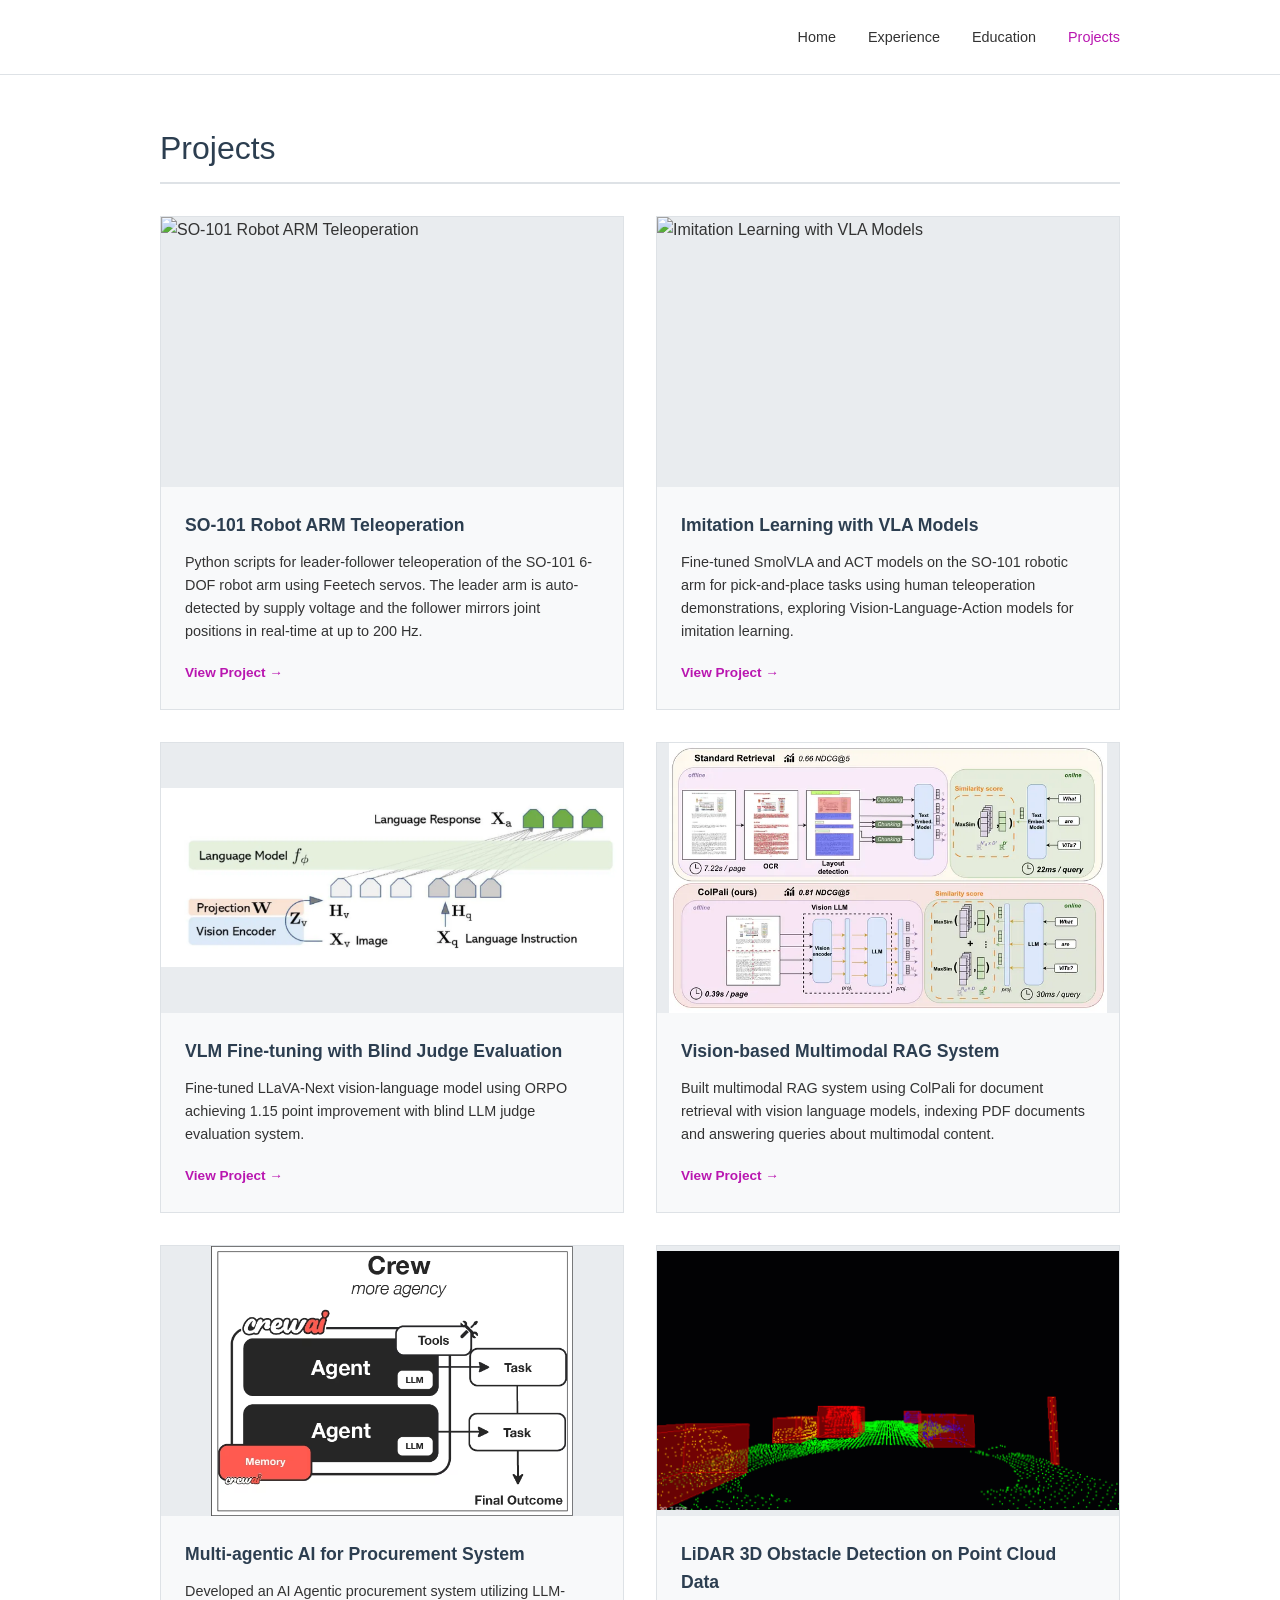
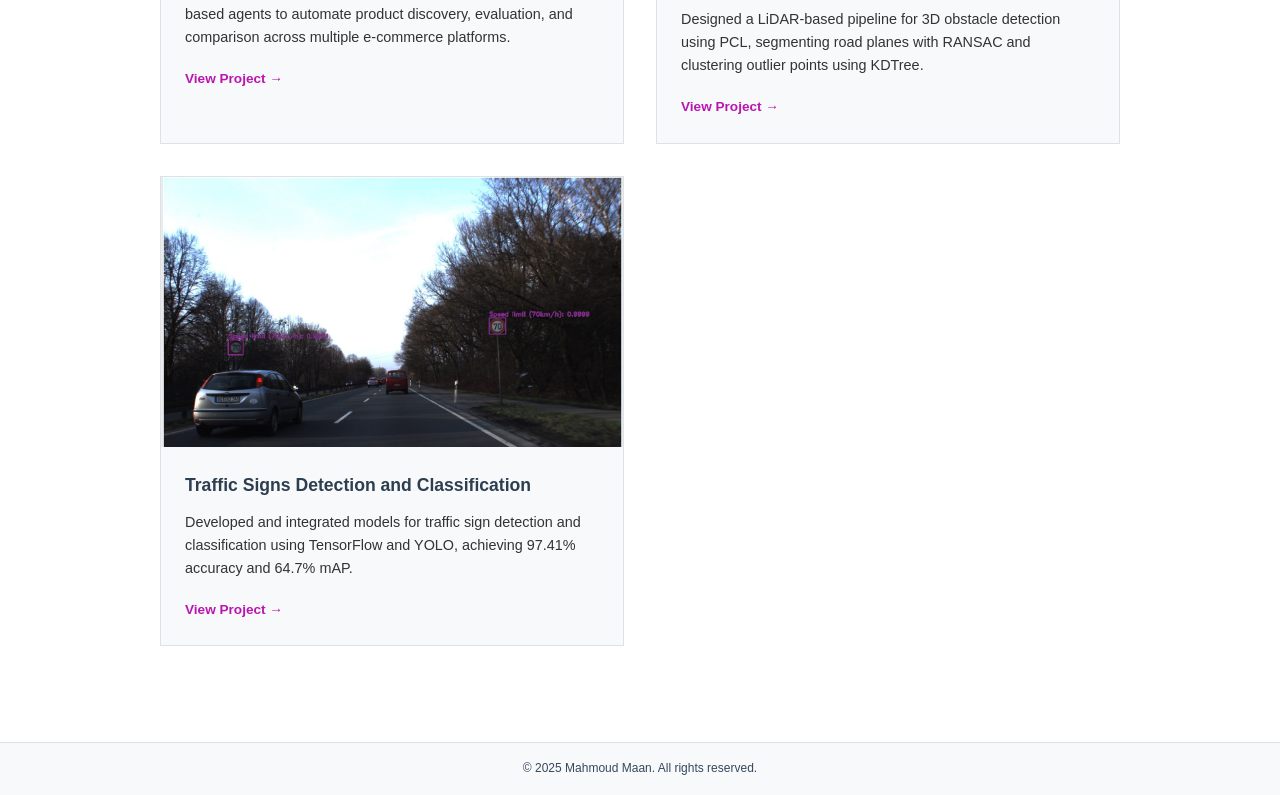
==== projects/index.html @ d6d9df13 "Push portfolio" ====
<!DOCTYPE html>
<html lang="en">
<head>
    <meta charset="UTF-8">
    <meta name="viewport" content="width=device-width, initial-scale=1.0">
    <title>Projects - Mahmoud Maan</title>
    <link rel="stylesheet" href="../assets/css/style.css">
</head>
<body>
    <nav class="navbar">
        <div class="container">
            <ul class="nav-links">
                <li><a href="../index.html#home">Home</a></li>
                <li><a href="../index.html#experience">Experience</a></li>
                <li><a href="../index.html#education">Education</a></li>
                <li><a href="index.html" class="active">Projects</a></li>
            </ul>
        </div>
    </nav>

    <main class="container">
        <section class="content-section">
            <h1>Projects</h1>
            
            <div class="projects-grid">
                <a href="detail.html#so101-teleoperation" class="project-card">
                    <div class="project-image">
                        <img src="../assets/images/SO-101-Teleoperation/teleop-example.gif" alt="SO-101 Robot ARM Teleoperation">
                    </div>
                    <div class="project-info">
                        <h3>SO-101 Robot ARM Teleoperation</h3>
                        <p>Python scripts for leader-follower teleoperation of the SO-101 6-DOF robot arm using Feetech servos. The leader arm is auto-detected by supply voltage and the follower mirrors joint positions in real-time at up to 200 Hz.</p>
                        <span class="project-link-text">View Project →</span>
                    </div>
                </a>

                <a href="detail.html#imitation-learning" class="project-card">
                    <div class="project-image">
                        <img src="../assets/images/IL-Project/SmolVLA-inference.gif" alt="Imitation Learning with VLA Models">
                    </div>
                    <div class="project-info">
                        <h3>Imitation Learning with VLA Models</h3>
                        <p>Fine-tuned SmolVLA and ACT models on the SO-101 robotic arm for pick-and-place tasks using human teleoperation demonstrations, exploring Vision-Language-Action models for imitation learning.</p>
                        <span class="project-link-text">View Project →</span>
                    </div>
                </a>

                <a href="detail.html#vlm-finetuning" class="project-card">
                    <div class="project-image">
                        <img src="../assets/images/VLM Finetuning.webp" alt="VLM Fine-tuning Project">
                    </div>
                    <div class="project-info">
                        <h3>VLM Fine-tuning with Blind Judge Evaluation</h3>
                        <p>Fine-tuned LLaVA-Next vision-language model using ORPO achieving 1.15 point improvement with blind LLM judge evaluation system.</p>
                        <span class="project-link-text">View Project →</span>
                    </div>
                </a>

                <a href="detail.html#multimodal-rag" class="project-card">
                    <div class="project-image">
                        <img src="../assets/images/colpali.webp" alt="Multimodal RAG System">
                    </div>
                    <div class="project-info">
                        <h3>Vision-based Multimodal RAG System</h3>
                        <p>Built multimodal RAG system using ColPali for document retrieval with vision language models, indexing PDF documents and answering queries about multimodal content.</p>
                        <span class="project-link-text">View Project →</span>
                    </div>
                </a>

                <a href="detail.html#ai-procurement" class="project-card">
                    <div class="project-image">
                        <img src="../assets/images/ai-agent.avif" alt="Multi-agentic AI Procurement">
                    </div>
                    <div class="project-info">
                        <h3>Multi-agentic AI for Procurement System</h3>
                        <p>Developed an AI Agentic procurement system utilizing LLM-based agents to automate product discovery, evaluation, and comparison across multiple e-commerce platforms.</p>
                        <span class="project-link-text">View Project →</span>
                    </div>
                </a>

                <a href="detail.html#lidar-detection" class="project-card">
                    <div class="project-image">
                        <img src="../assets/images/Lidar-ObstacleDetectionFPS.gif" alt="LiDAR 3D Obstacle Detection">
                    </div>
                    <div class="project-info">
                        <h3>LiDAR 3D Obstacle Detection on Point Cloud Data</h3>
                        <p>Designed a LiDAR-based pipeline for 3D obstacle detection using PCL, segmenting road planes with RANSAC and clustering outlier points using KDTree.</p>
                        <span class="project-link-text">View Project →</span>
                    </div>
                </a>

                <a href="detail.html#traffic-signs" class="project-card">
                    <div class="project-image">
                        <img src="../assets/images/traffic-signs.jpg" alt="Traffic Signs Detection">
                    </div>
                    <div class="project-info">
                        <h3>Traffic Signs Detection and Classification</h3>
                        <p>Developed and integrated models for traffic sign detection and classification using TensorFlow and YOLO, achieving 97.41% accuracy and 64.7% mAP.</p>
                        <span class="project-link-text">View Project →</span>
                    </div>
                </a>
            </div>
        </section>
    </main>

    <footer>
        <div class="container">
            <p>&copy; 2025 Mahmoud Maan. All rights reserved.</p>
        </div>
    </footer>
</body>
</html>
---- assets/css/style.css ----
/* ===========================
   Global Styles
   =========================== */

* {
    margin: 0;
    padding: 0;
    box-sizing: border-box;
}

html {
    overflow-y: scroll;
}

:root {
    --primary-color: #2c3e50;
    --secondary-color: #34495e;
    --text-color: #333;
    --light-gray: #f8f9fa;
    --border-color: #dee2e6;
    --link-color: #b916b0;
    --link-hover: #8f1189;
}

body {
    font-family: -apple-system, BlinkMacSystemFont, 'Segoe UI', Arial, sans-serif;
    line-height: 1.6;
    color: var(--text-color);
    background-color: #ffffff;
    min-height: 100vh;
    display: flex;
    flex-direction: column;
}

main {
    flex: 1;
}

/* ===========================
   Container
   =========================== */

.container {
    max-width: 1000px;
    margin: 0 auto;
    padding: 0 20px;
}

/* ===========================
   Navigation Bar
   =========================== */

.navbar {
    background-color: #ffffff;
    border-bottom: 1px solid var(--border-color);
    padding: 1.5rem 0;
    position: sticky;
    top: 0;
    z-index: 100;
}

.navbar .container {
    display: flex;
    justify-content: flex-end;
    align-items: center;
}

.nav-links {
    display: flex;
    list-style: none;
    gap: 2rem;
}

.nav-links a {
    text-decoration: none;
    color: var(--text-color);
    font-size: 0.9rem;
    transition: color 0.3s;
}

.nav-links a:hover,
.nav-links a.active {
    color: var(--link-color);
}

/* ===========================
   Home Page
   =========================== */

.home-section {
    padding: 4rem 0;
}

.profile-container {
    display: flex;
    align-items: center;
    gap: 4rem;
    max-width: 1000px;
    margin: 0 auto;
}

.profile-text {
    flex: 1;
    text-align: left;
}

.profile-image-container {
    flex-shrink: 0;
}

.profile-image {
    max-width: 280px;
    height: auto;
    border-radius: 0;
    border: 1px solid var(--link-color);
}

.name {
    font-size: 2rem;
    margin-bottom: 0.5rem;
    color: var(--primary-color);
    font-weight: normal;
}

.title {
    font-size: 1.1rem;
    color: var(--secondary-color);
    margin-bottom: 1.5rem;
    font-style: italic;
}

.bio {
    margin: 2rem 0 0 0;
    font-size: 0.95rem;
    line-height: 1.7;
    text-align: left;
}

.social-links {
    display: flex;
    gap: 2rem;
    margin-top: 1.5rem;
    flex-wrap: wrap;
}

.social-link {
    text-decoration: none;
    color: var(--link-color);
    font-size: 0.95rem;
    display: flex;
    align-items: center;
    gap: 0.4rem;
    transition: color 0.3s;
}

.social-link:hover {
    color: var(--link-hover);
}

.social-link .icon {
    font-size: 1.1rem;
}

.icon-svg {
    flex-shrink: 0;
}

/* ===========================
   Content Sections
   =========================== */

.content-section {
    padding: 3rem 0 6rem 0;
    min-height: calc(100vh - 200px);
}


.content-section h1 {
    font-size: 2rem;
    margin-bottom: 2rem;
    color: var(--primary-color);
    border-bottom: 2px solid var(--border-color);
    padding-bottom: 0.5rem;
    font-weight: normal;
}

.content-section h2 {
    font-size: 1.5rem;
    margin-top: 2rem;
    margin-bottom: 1rem;
    color: var(--primary-color);
}

.content-section h3 {
    font-size: 1.15rem;
    margin-top: 1.5rem;
    margin-bottom: 0.75rem;
    color: var(--secondary-color);
}

.content-section h4 {
    font-size: 1rem;
    color: var(--secondary-color);
    font-weight: normal;
    font-style: italic;
}

/* ===========================
   Experience List
   =========================== */

.experience-list {
    margin-top: 2rem;
}

.experience-item {
    display: flex;
    gap: 1.5rem;
    margin-bottom: 2.5rem;
    padding-bottom: 2.5rem;
    border-bottom: 1px solid var(--border-color);
}

.experience-item:last-child {
    border-bottom: none;
}

.company-logo {
    width: 80px;
    height: 80px;
    object-fit: contain;
    flex-shrink: 0;
}

.experience-details {
    flex: 1;
}

.experience-header {
    display: flex;
    justify-content: space-between;
    align-items: flex-start;
    margin-bottom: 0.75rem;
}

.experience-date {
    font-size: 0.85rem;
    color: var(--secondary-color);
    font-weight: bold;
    white-space: nowrap;
    margin-left: 1rem;
}

.experience-item h3 {
    margin: 0 0 0.25rem 0;
    font-size: 1.1rem;
    color: var(--primary-color);
}

.experience-item h4 {
    margin: 0 0 0.75rem 0;
    font-size: 0.9rem;
    color: var(--secondary-color);
    font-weight: normal;
    font-style: italic;
}

.experience-summary {
    font-size: 0.9rem;
    line-height: 1.6;
    color: var(--text-color);
    margin: 0;
}

/* ===========================
   Education
   =========================== */

.education-list {
    margin-top: 2rem;
    margin-bottom: 3rem;
}

.education-item-new {
    display: flex;
    gap: 1.5rem;
    margin-bottom: 3rem;
    padding-bottom: 3rem;
    border-bottom: 1px solid var(--border-color);
}

.education-item-new:last-child {
    border-bottom: none;
}

.university-logo {
    width: 80px;
    height: 80px;
    object-fit: contain;
    flex-shrink: 0;
}

.education-details-new {
    flex: 1;
}

.education-header-new {
    display: flex;
    justify-content: space-between;
    align-items: flex-start;
    margin-bottom: 0.75rem;
}

.education-date {
    font-size: 0.85rem;
    color: var(--secondary-color);
    font-weight: bold;
    white-space: nowrap;
    margin-left: 1rem;
}

.education-item-new h3 {
    margin: 0 0 0.25rem 0;
    font-size: 1.1rem;
    color: var(--primary-color);
}

.education-item-new h4 {
    margin: 0 0 0.75rem 0;
    font-size: 0.9rem;
    color: var(--secondary-color);
    font-weight: normal;
    font-style: italic;
}

.education-summary {
    font-size: 0.9rem;
    line-height: 1.6;
    color: var(--text-color);
    margin: 0;
}

/* ===========================
   Skills Section
   =========================== */

.skills-section {
    margin-top: 3rem;
}

.skills-grid {
    display: grid;
    grid-template-columns: repeat(auto-fit, minmax(300px, 1fr));
    gap: 1.5rem;
    margin-top: 1.5rem;
}

.skill-category {
    background-color: var(--light-gray);
    padding: 1.5rem;
    border-left: 3px solid var(--link-color);
}

.skill-category h3 {
    margin-top: 0;
    margin-bottom: 0.75rem;
    font-size: 1rem;
}

.skill-category p {
    line-height: 1.6;
    color: var(--text-color);
    font-size: 0.9rem;
}

/* ===========================
   Projects Grid
   =========================== */

.projects-grid {
    display: grid;
    grid-template-columns: repeat(2, 1fr);
    gap: 2rem;
    margin-top: 2rem;
}

.project-card {
    display: block;
    text-decoration: none;
    color: inherit;
    background-color: var(--light-gray);
    border: 1px solid var(--border-color);
    overflow: hidden;
    transition: transform 0.2s, box-shadow 0.2s;
}

.project-card:hover {
    transform: translateY(-5px);
    box-shadow: 0 4px 12px rgba(0, 0, 0, 0.1);
}

.project-image {
    width: 100%;
    height: 270px;
    overflow: hidden;
    background-color: #e9ecef;
}

.project-image img {
    width: 100%;
    height: 100%;
    object-fit: contain;
}

.project-info {
    padding: 1.5rem;
}

.project-info h3 {
    margin-top: 0;
    margin-bottom: 0.75rem;
    color: var(--primary-color);
    font-size: 1.1rem;
}

.project-info p {
    line-height: 1.6;
    margin-bottom: 1rem;
    color: var(--text-color);
    font-size: 0.9rem;
}

.project-link-text {
    color: var(--link-color);
    font-weight: bold;
    font-size: 0.85rem;
}

/* ===========================
   Project Detail Page
   =========================== */

.project-detail {
    max-width: 800px;
    margin: 0 auto;
}

.back-link {
    display: inline-block;
    color: var(--link-color);
    text-decoration: none;
    margin-bottom: 2rem;
    font-size: 0.95rem;
}

.back-link:hover {
    color: var(--link-hover);
}

.project-meta {
    font-size: 0.9rem;
    color: var(--secondary-color);
    font-style: italic;
    margin-bottom: 2rem;
}

.project-image-large {
    width: 100%;
    height: 400px;
    overflow: hidden;
    background-color: #e9ecef;
    margin-bottom: 2rem;
    border: 1px solid var(--border-color);
}

.project-image-large img {
    width: 100%;
    height: 100%;
    object-fit: cover;
}

.project-image-hero {
    width: 100%;
    margin: 1.5rem 0 2rem;
    border: 1px solid var(--border-color);
    border-radius: 4px;
    overflow: hidden;
    background-color: #f8f9fa;
}

.project-image-hero img {
    width: 100%;
    height: auto;
    display: block;
}

.project-content {
    line-height: 1.7;
    font-size: 0.95rem;
}

.project-content ul {
    margin-left: 1.5rem;
    margin-bottom: 1.5rem;
}

.project-content li {
    margin-bottom: 0.5rem;
    font-size: 0.9rem;
}

.project-content pre {
    background-color: var(--light-gray);
    padding: 1.5rem;
    border-left: 3px solid var(--link-color);
    overflow-x: auto;
    margin: 1.5rem 0;
}

.project-content code {
    font-family: 'Courier New', monospace;
    font-size: 0.9rem;
    line-height: 1.6;
}

.project-content img {
    width: 100%;
    height: auto;
    display: block;
    margin: 1rem 0 0;
    border: 1px solid var(--border-color);
}

.project-content blockquote {
    border-left: 3px solid var(--border-color);
    margin: 0 0 1.5rem;
    padding: 0.5rem 1rem;
    color: var(--secondary-color);
    font-style: italic;
    font-size: 0.9rem;
}

.project-content hr {
    border: none;
    border-top: 1px solid var(--border-color);
    margin: 2rem 0;
}

.project-content table {
    width: 100%;
    border-collapse: collapse;
    margin: 1.5rem 0;
    font-size: 0.9rem;
}

.project-content th {
    background-color: var(--light-gray);
    border: 1px solid var(--border-color);
    padding: 0.6rem 1rem;
    text-align: left;
    font-weight: bold;
}

.project-content td {
    border: 1px solid var(--border-color);
    padding: 0.6rem 1rem;
}

.project-links {
    margin-top: 3rem;
    padding-top: 2rem;
    border-top: 1px solid var(--border-color);
}

.btn {
    display: inline-block;
    padding: 0.65rem 1.75rem;
    background-color: var(--link-color);
    color: white;
    text-decoration: none;
    border: none;
    font-size: 0.9rem;
    transition: background-color 0.3s;
}

.btn:hover {
    background-color: var(--link-hover);
}

/* ===========================
   Footer
   =========================== */

footer {
    background-color: var(--light-gray);
    border-top: 1px solid var(--border-color);
    padding: 1rem 0;
    margin-top: auto;
    text-align: center;
}

footer p {
    color: var(--secondary-color);
    font-size: 0.75rem;
}

/* ===========================
   Responsive Design
   =========================== */

@media (max-width: 768px) {
    .nav-links {
        gap: 1rem;
    }
    
    .profile-container {
        flex-direction: column-reverse;
        gap: 2rem;
        text-align: center;
    }
    
    .profile-text {
        text-align: center;
    }
    
    .bio {
        text-align: left;
    }
    
    .social-links {
        justify-content: center;
    }
    
    .profile-image {
        width: 220px;
        height: 220px;
    }
    
    .projects-grid {
        grid-template-columns: 1fr;
    }
    
    .experience-item {
        flex-direction: column;
        gap: 1rem;
    }
    
    .experience-header {
        flex-direction: column;
    }
    
    .experience-date {
        margin-left: 0;
        margin-top: 0.25rem;
    }
    
    .company-logo {
        width: 60px;
        height: 60px;
    }
    
    .education-item-new {
        flex-direction: column;
        gap: 1rem;
    }
    
    .education-header-new {
        flex-direction: column;
    }
    
    .education-date {
        margin-left: 0;
        margin-top: 0.25rem;
    }
    
    .university-logo {
        width: 60px;
        height: 60px;
    }
    
    .skills-grid {
        grid-template-columns: 1fr;
    }
    
    .name {
        font-size: 1.75rem;
    }
    
    .title {
        font-size: 1rem;
    }
}

@media (max-width: 480px) {
    .container {
        padding: 0 15px;
    }
    
    .nav-links {
        flex-wrap: wrap;
        justify-content: center;
    }
    
    .profile-image {
        width: 150px;
        height: 150px;
    }
    
    .company-logo {
        width: 50px;
        height: 50px;
    }
    
    .university-logo {
        width: 50px;
        height: 50px;
    }
    
    .content-section h1 {
        font-size: 2rem;
    }
    
    .project-image-large {
        height: 250px;
    }
}
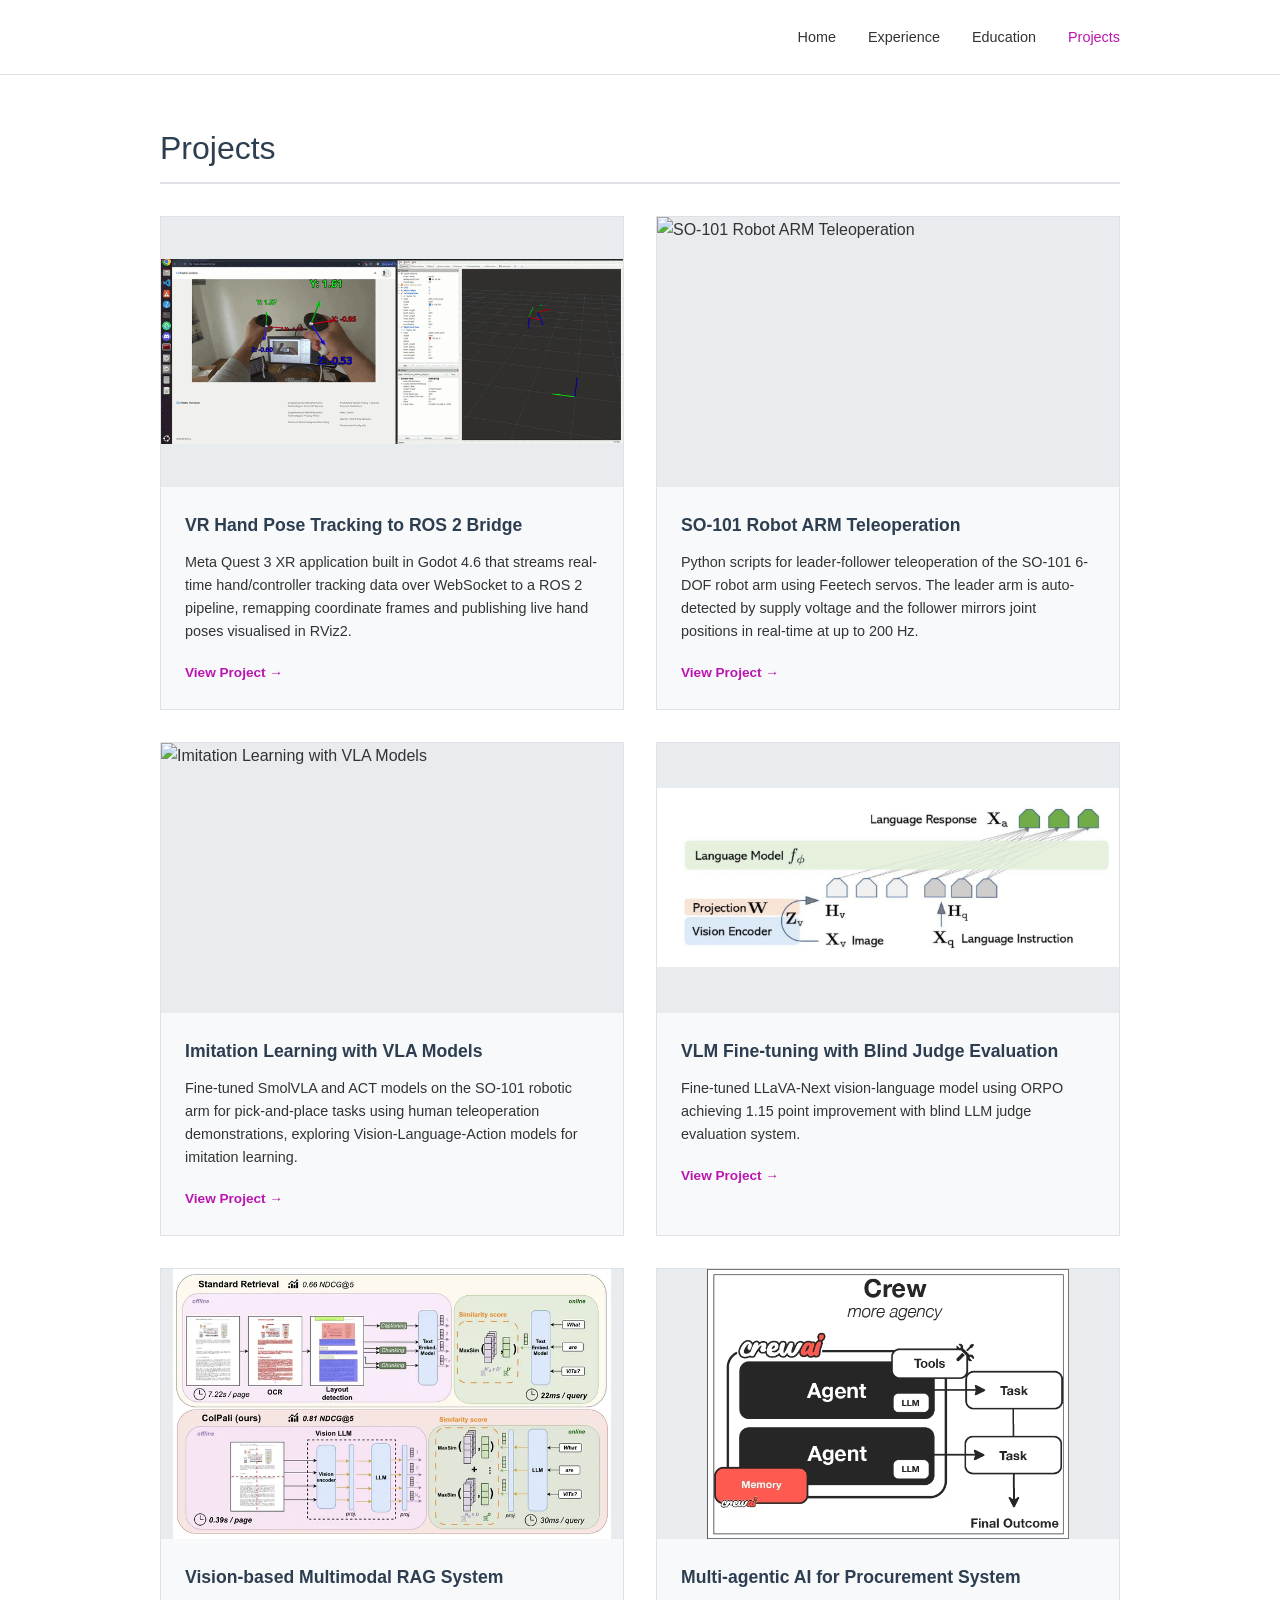
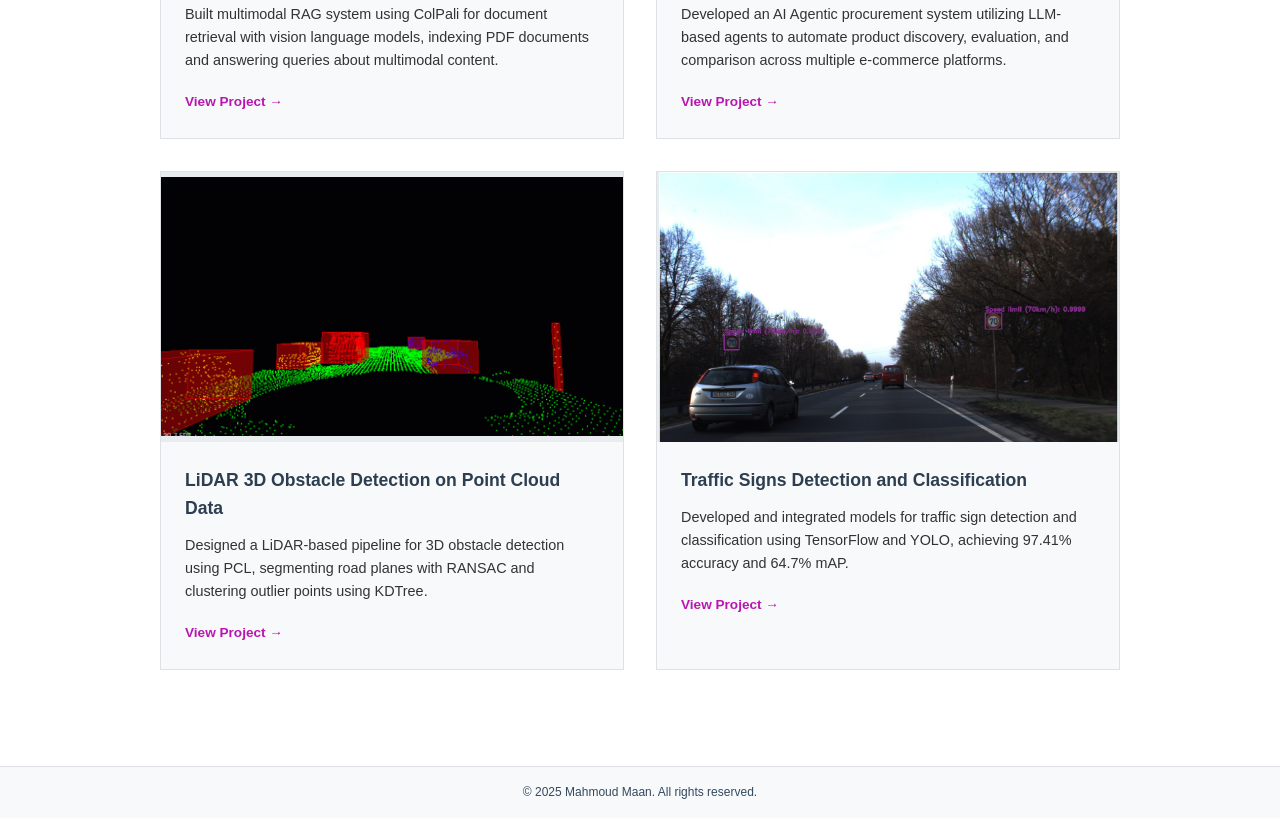
==== commit 07c7ace7: "added vr hand bridge project" ====
--- a/projects/index.html
+++ b/projects/index.html
@@ -23,6 +23,17 @@
             <h1>Projects</h1>
             
             <div class="projects-grid">
+                <a href="detail.html#vr-hand-bridge" class="project-card">
+                    <div class="project-image">
+                        <img src="../assets/images/VRhandbridge.gif" alt="VR Hand Pose Tracking to ROS 2 Bridge">
+                    </div>
+                    <div class="project-info">
+                        <h3>VR Hand Pose Tracking to ROS 2 Bridge</h3>
+                        <p>Meta Quest 3 XR application built in Godot 4.6 that streams real-time hand/controller tracking data over WebSocket to a ROS 2 pipeline, remapping coordinate frames and publishing live hand poses visualised in RViz2.</p>
+                        <span class="project-link-text">View Project →</span>
+                    </div>
+                </a>
+
                 <a href="detail.html#so101-teleoperation" class="project-card">
                     <div class="project-image">
                         <img src="../assets/images/SO-101-Teleoperation/teleop-example.gif" alt="SO-101 Robot ARM Teleoperation">
--- a/assets/css/style.css
+++ b/assets/css/style.css
@@ -494,6 +494,44 @@
     display: block;
 }
 
+.project-video-hero {
+    position: relative;
+    display: block;
+    width: 100%;
+    margin: 1.5rem 0 2rem;
+    border: 1px solid var(--border-color);
+    border-radius: 4px;
+    overflow: hidden;
+    background-color: #000;
+    text-decoration: none;
+    cursor: pointer;
+}
+
+.project-video-hero img {
+    width: 100%;
+    height: auto;
+    display: block;
+    transition: opacity 0.2s ease;
+}
+
+.project-video-hero:hover img {
+    opacity: 0.75;
+}
+
+.yt-play-btn {
+    position: absolute;
+    top: 50%;
+    left: 50%;
+    transform: translate(-50%, -50%);
+    pointer-events: none;
+    filter: drop-shadow(0 2px 6px rgba(0,0,0,0.5));
+    transition: transform 0.2s ease;
+}
+
+.project-video-hero:hover .yt-play-btn {
+    transform: translate(-50%, -50%) scale(1.12);
+}
+
 .project-content {
     line-height: 1.7;
     font-size: 0.95rem;
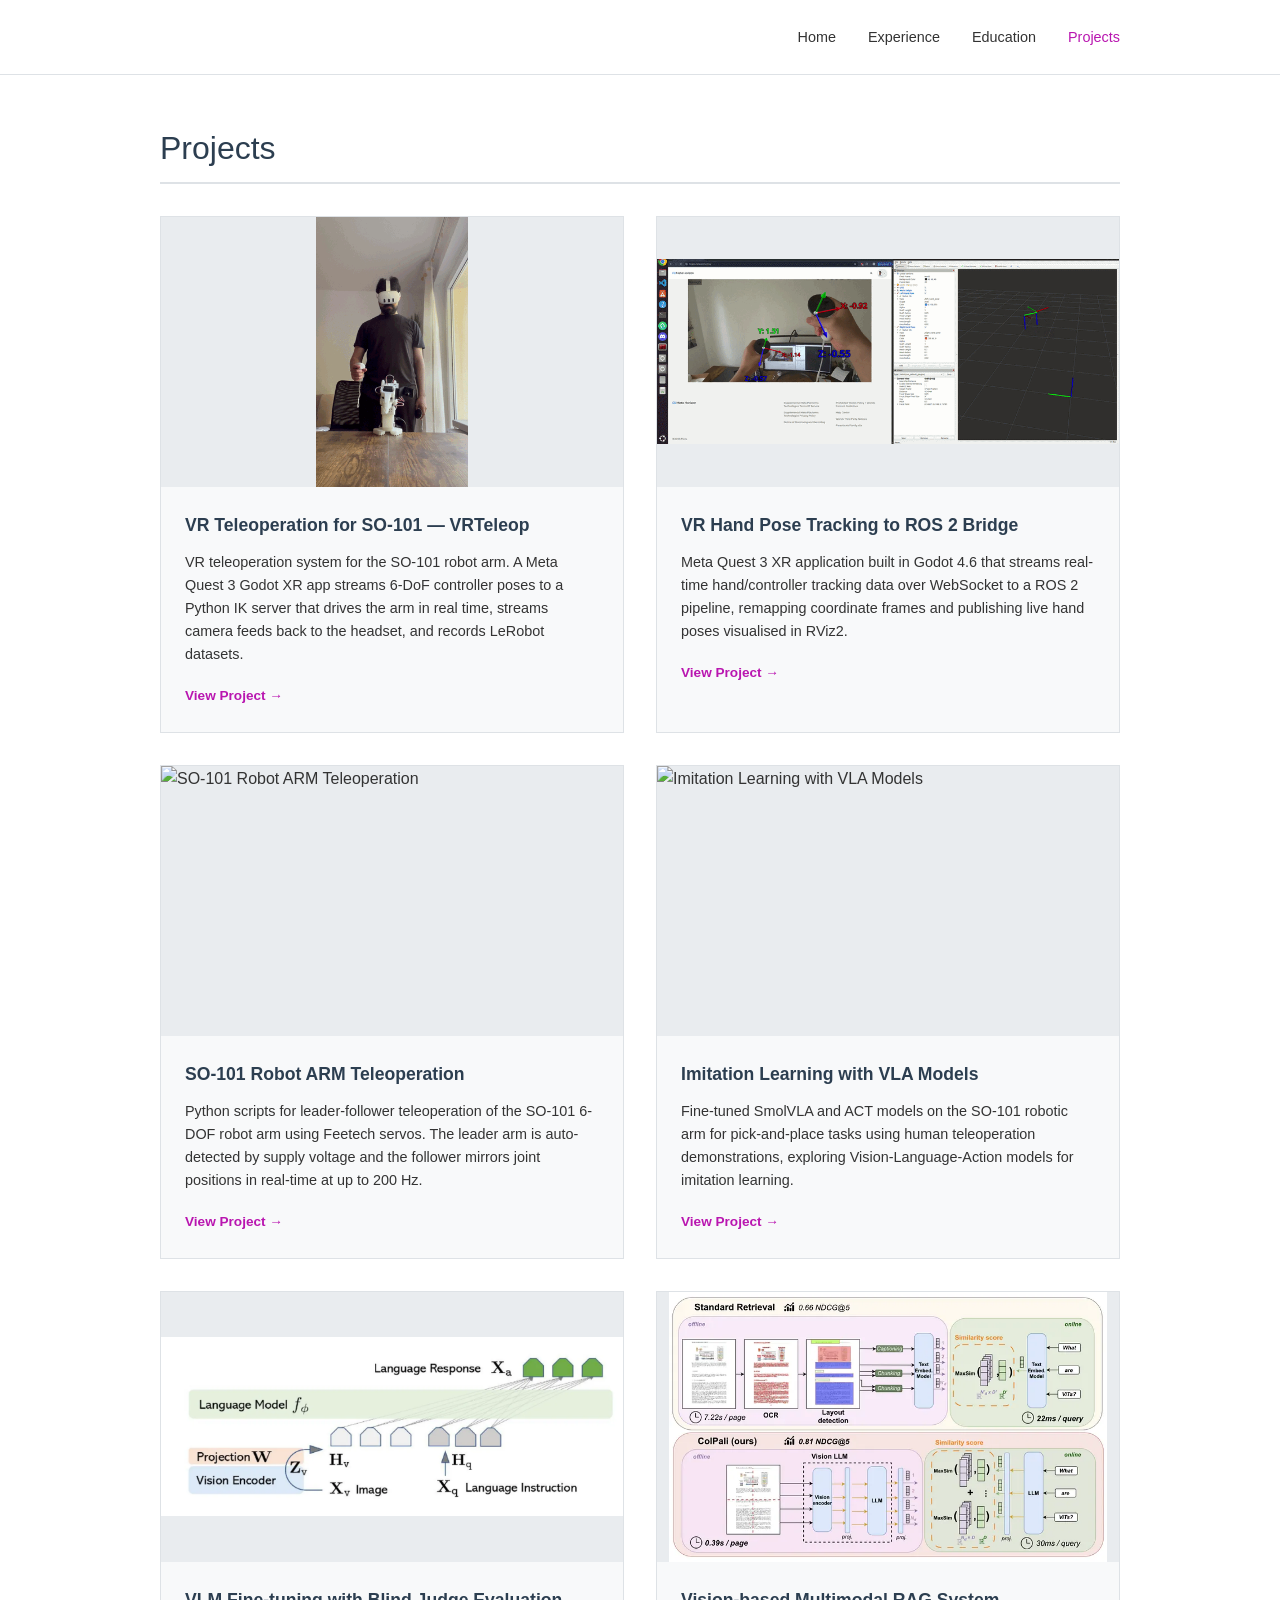
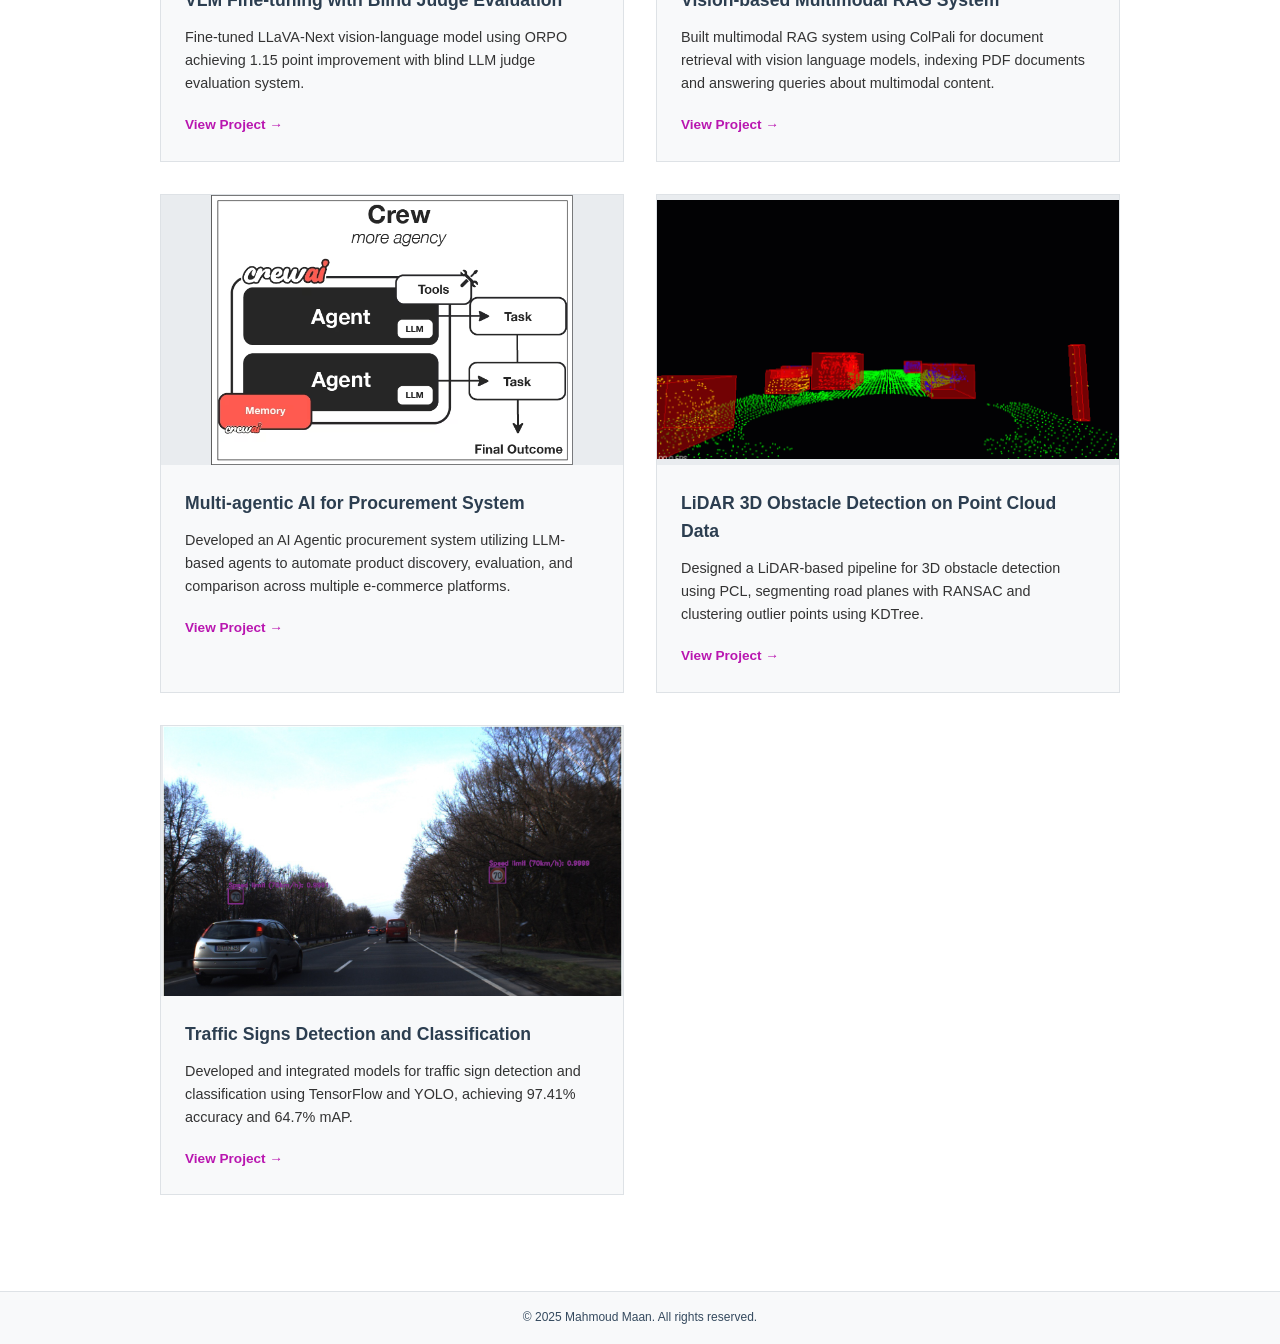
==== commit 6492de35: "add vr-teleop project" ====
--- a/projects/index.html
+++ b/projects/index.html
@@ -23,6 +23,17 @@
             <h1>Projects</h1>
             
             <div class="projects-grid">
+                <a href="detail.html#vr-teleop" class="project-card">
+                    <div class="project-image">
+                        <img src="../assets/images/VRTeleop.gif" alt="VR Teleoperation — VRTeleop">
+                    </div>
+                    <div class="project-info">
+                        <h3>VR Teleoperation for SO-101 — VRTeleop</h3>
+                        <p>VR teleoperation system for the SO-101 robot arm. A Meta Quest 3 Godot XR app streams 6-DoF controller poses to a Python IK server that drives the arm in real time, streams camera feeds back to the headset, and records LeRobot datasets.</p>
+                        <span class="project-link-text">View Project →</span>
+                    </div>
+                </a>
+
                 <a href="detail.html#vr-hand-bridge" class="project-card">
                     <div class="project-image">
                         <img src="../assets/images/VRhandbridge.gif" alt="VR Hand Pose Tracking to ROS 2 Bridge">
--- a/assets/css/style.css
+++ b/assets/css/style.css
@@ -532,6 +532,34 @@
     transform: translate(-50%, -50%) scale(1.12);
 }
 
+.video-caption {
+    text-align: center;
+    font-size: 0.85rem;
+    color: var(--text-secondary, #666);
+    margin: -1rem 0 1.5rem;
+}
+
+.video-grid {
+    display: grid;
+    grid-template-columns: repeat(2, 1fr);
+    gap: 1rem;
+    margin: 1.5rem 0;
+}
+
+.video-grid .project-video-hero {
+    margin: 0;
+}
+
+.video-grid .video-caption {
+    margin: 0.4rem 0 0;
+}
+
+@media (max-width: 600px) {
+    .video-grid {
+        grid-template-columns: 1fr;
+    }
+}
+
 .project-content {
     line-height: 1.7;
     font-size: 0.95rem;
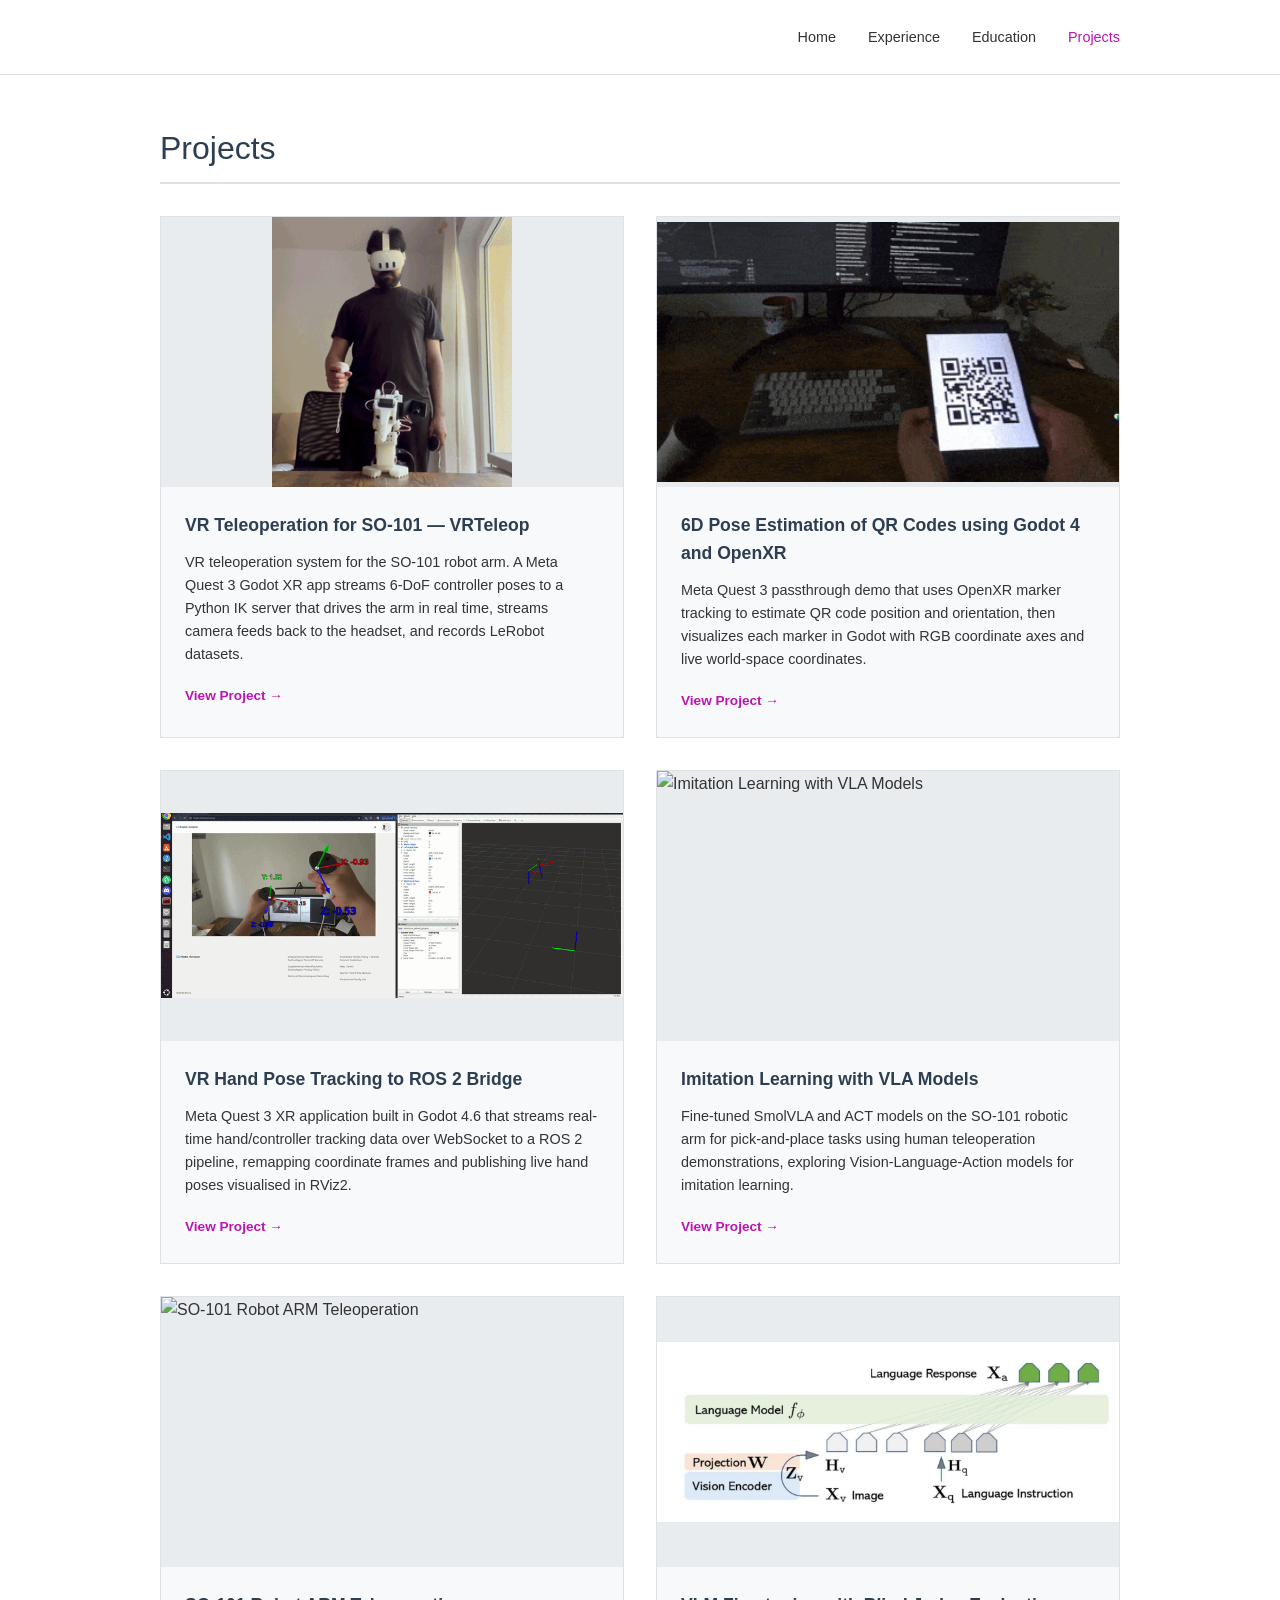
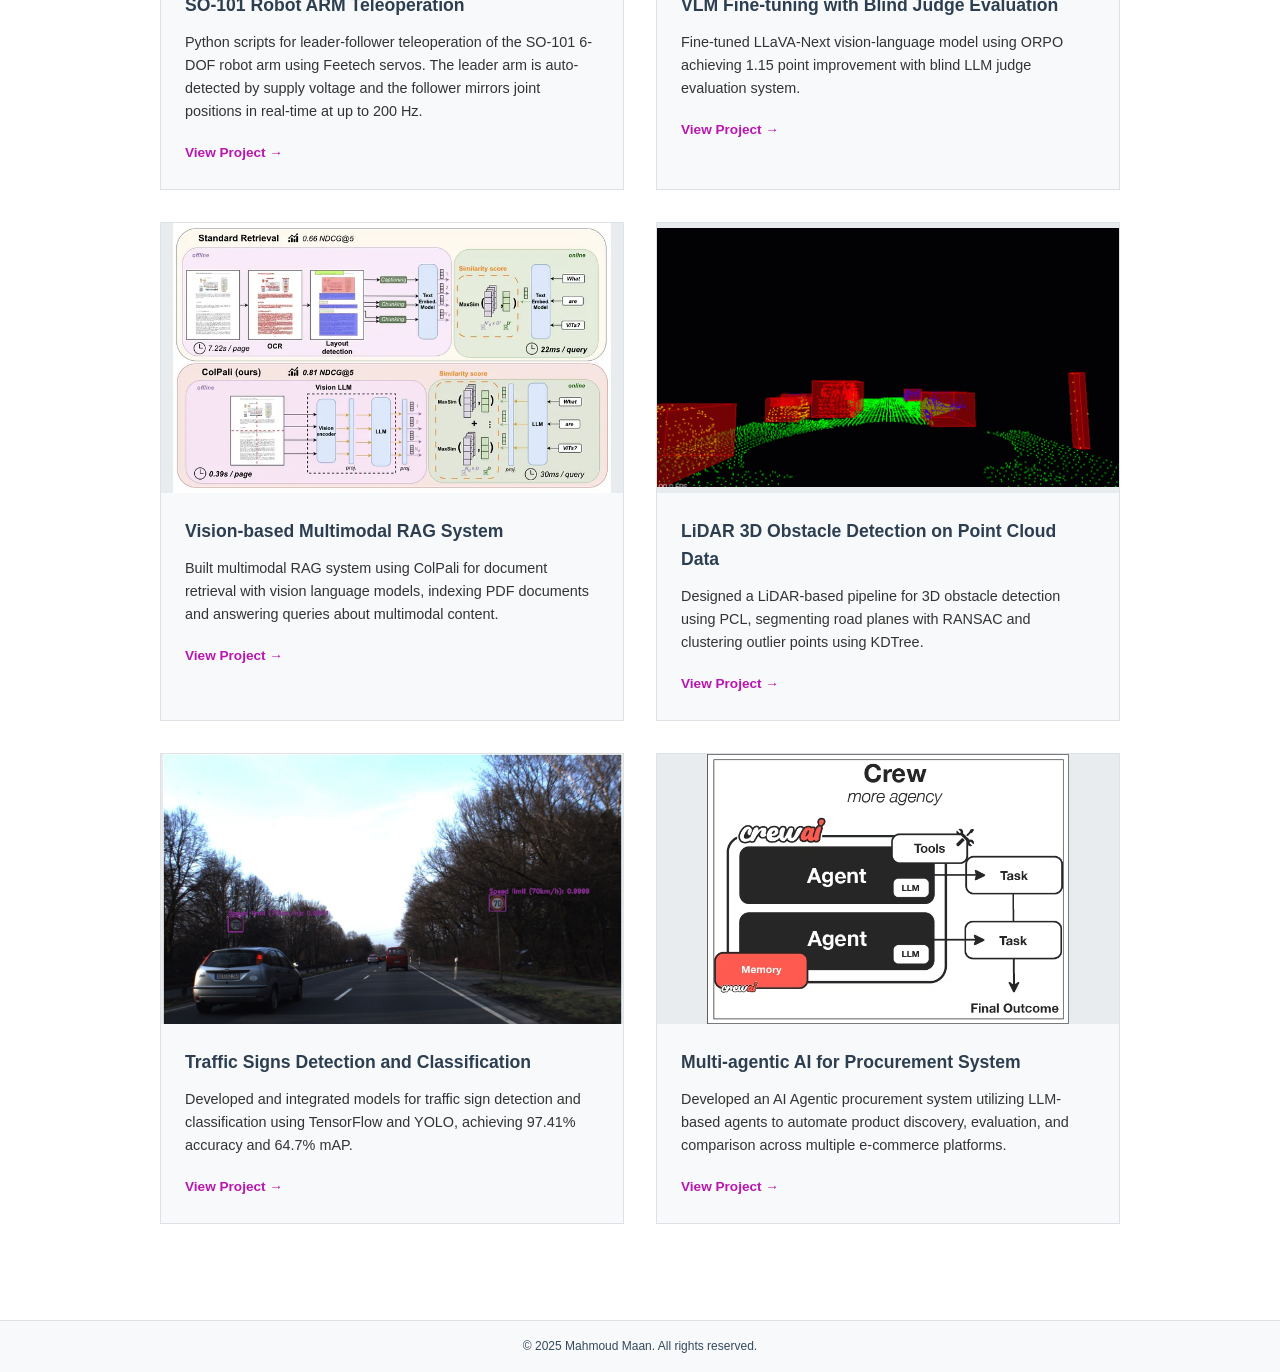
==== commit 90da9f38: "add QR-code tracking project" ====
--- a/projects/index.html
+++ b/projects/index.html
@@ -23,6 +23,7 @@
             <h1>Projects</h1>
             
             <div class="projects-grid">
+
                 <a href="detail.html#vr-teleop" class="project-card">
                     <div class="project-image">
                         <img src="../assets/images/VRTeleop.gif" alt="VR Teleoperation — VRTeleop">
@@ -30,6 +31,16 @@
                     <div class="project-info">
                         <h3>VR Teleoperation for SO-101 — VRTeleop</h3>
                         <p>VR teleoperation system for the SO-101 robot arm. A Meta Quest 3 Godot XR app streams 6-DoF controller poses to a Python IK server that drives the arm in real time, streams camera feeds back to the headset, and records LeRobot datasets.</p>
+                        <span class="project-link-text">View Project →</span>
+                    </div>
+                </a>
+                <a href="detail.html#qr-code-pose-tracking" class="project-card">
+                    <div class="project-image">
+                        <img src="../assets/images/QRCode.gif" alt="6D Pose Estimation of QR Codes using Godot 4 and OpenXR">
+                    </div>
+                    <div class="project-info">
+                        <h3>6D Pose Estimation of QR Codes using Godot 4 and OpenXR</h3>
+                        <p>Meta Quest 3 passthrough demo that uses OpenXR marker tracking to estimate QR code position and orientation, then visualizes each marker in Godot with RGB coordinate axes and live world-space coordinates.</p>
                         <span class="project-link-text">View Project →</span>
                     </div>
                 </a>
@@ -45,6 +56,17 @@
                     </div>
                 </a>
 
+                <a href="detail.html#imitation-learning" class="project-card">
+                    <div class="project-image">
+                        <img src="../assets/images/IL-Project/SmolVLA-inference.gif" alt="Imitation Learning with VLA Models">
+                    </div>
+                    <div class="project-info">
+                        <h3>Imitation Learning with VLA Models</h3>
+                        <p>Fine-tuned SmolVLA and ACT models on the SO-101 robotic arm for pick-and-place tasks using human teleoperation demonstrations, exploring Vision-Language-Action models for imitation learning.</p>
+                        <span class="project-link-text">View Project →</span>
+                    </div>
+                </a>
+
                 <a href="detail.html#so101-teleoperation" class="project-card">
                     <div class="project-image">
                         <img src="../assets/images/SO-101-Teleoperation/teleop-example.gif" alt="SO-101 Robot ARM Teleoperation">
@@ -52,17 +74,6 @@
                     <div class="project-info">
                         <h3>SO-101 Robot ARM Teleoperation</h3>
                         <p>Python scripts for leader-follower teleoperation of the SO-101 6-DOF robot arm using Feetech servos. The leader arm is auto-detected by supply voltage and the follower mirrors joint positions in real-time at up to 200 Hz.</p>
-                        <span class="project-link-text">View Project →</span>
-                    </div>
-                </a>
-
-                <a href="detail.html#imitation-learning" class="project-card">
-                    <div class="project-image">
-                        <img src="../assets/images/IL-Project/SmolVLA-inference.gif" alt="Imitation Learning with VLA Models">
-                    </div>
-                    <div class="project-info">
-                        <h3>Imitation Learning with VLA Models</h3>
-                        <p>Fine-tuned SmolVLA and ACT models on the SO-101 robotic arm for pick-and-place tasks using human teleoperation demonstrations, exploring Vision-Language-Action models for imitation learning.</p>
                         <span class="project-link-text">View Project →</span>
                     </div>
                 </a>
@@ -89,17 +100,6 @@
                     </div>
                 </a>
 
-                <a href="detail.html#ai-procurement" class="project-card">
-                    <div class="project-image">
-                        <img src="../assets/images/ai-agent.avif" alt="Multi-agentic AI Procurement">
-                    </div>
-                    <div class="project-info">
-                        <h3>Multi-agentic AI for Procurement System</h3>
-                        <p>Developed an AI Agentic procurement system utilizing LLM-based agents to automate product discovery, evaluation, and comparison across multiple e-commerce platforms.</p>
-                        <span class="project-link-text">View Project →</span>
-                    </div>
-                </a>
-
                 <a href="detail.html#lidar-detection" class="project-card">
                     <div class="project-image">
                         <img src="../assets/images/Lidar-ObstacleDetectionFPS.gif" alt="LiDAR 3D Obstacle Detection">
@@ -121,6 +121,18 @@
                         <span class="project-link-text">View Project →</span>
                     </div>
                 </a>
+
+                <a href="detail.html#ai-procurement" class="project-card">
+                    <div class="project-image">
+                        <img src="../assets/images/ai-agent.avif" alt="Multi-agentic AI Procurement">
+                    </div>
+                    <div class="project-info">
+                        <h3>Multi-agentic AI for Procurement System</h3>
+                        <p>Developed an AI Agentic procurement system utilizing LLM-based agents to automate product discovery, evaluation, and comparison across multiple e-commerce platforms.</p>
+                        <span class="project-link-text">View Project →</span>
+                    </div>
+                </a>
+                
             </div>
         </section>
     </main>
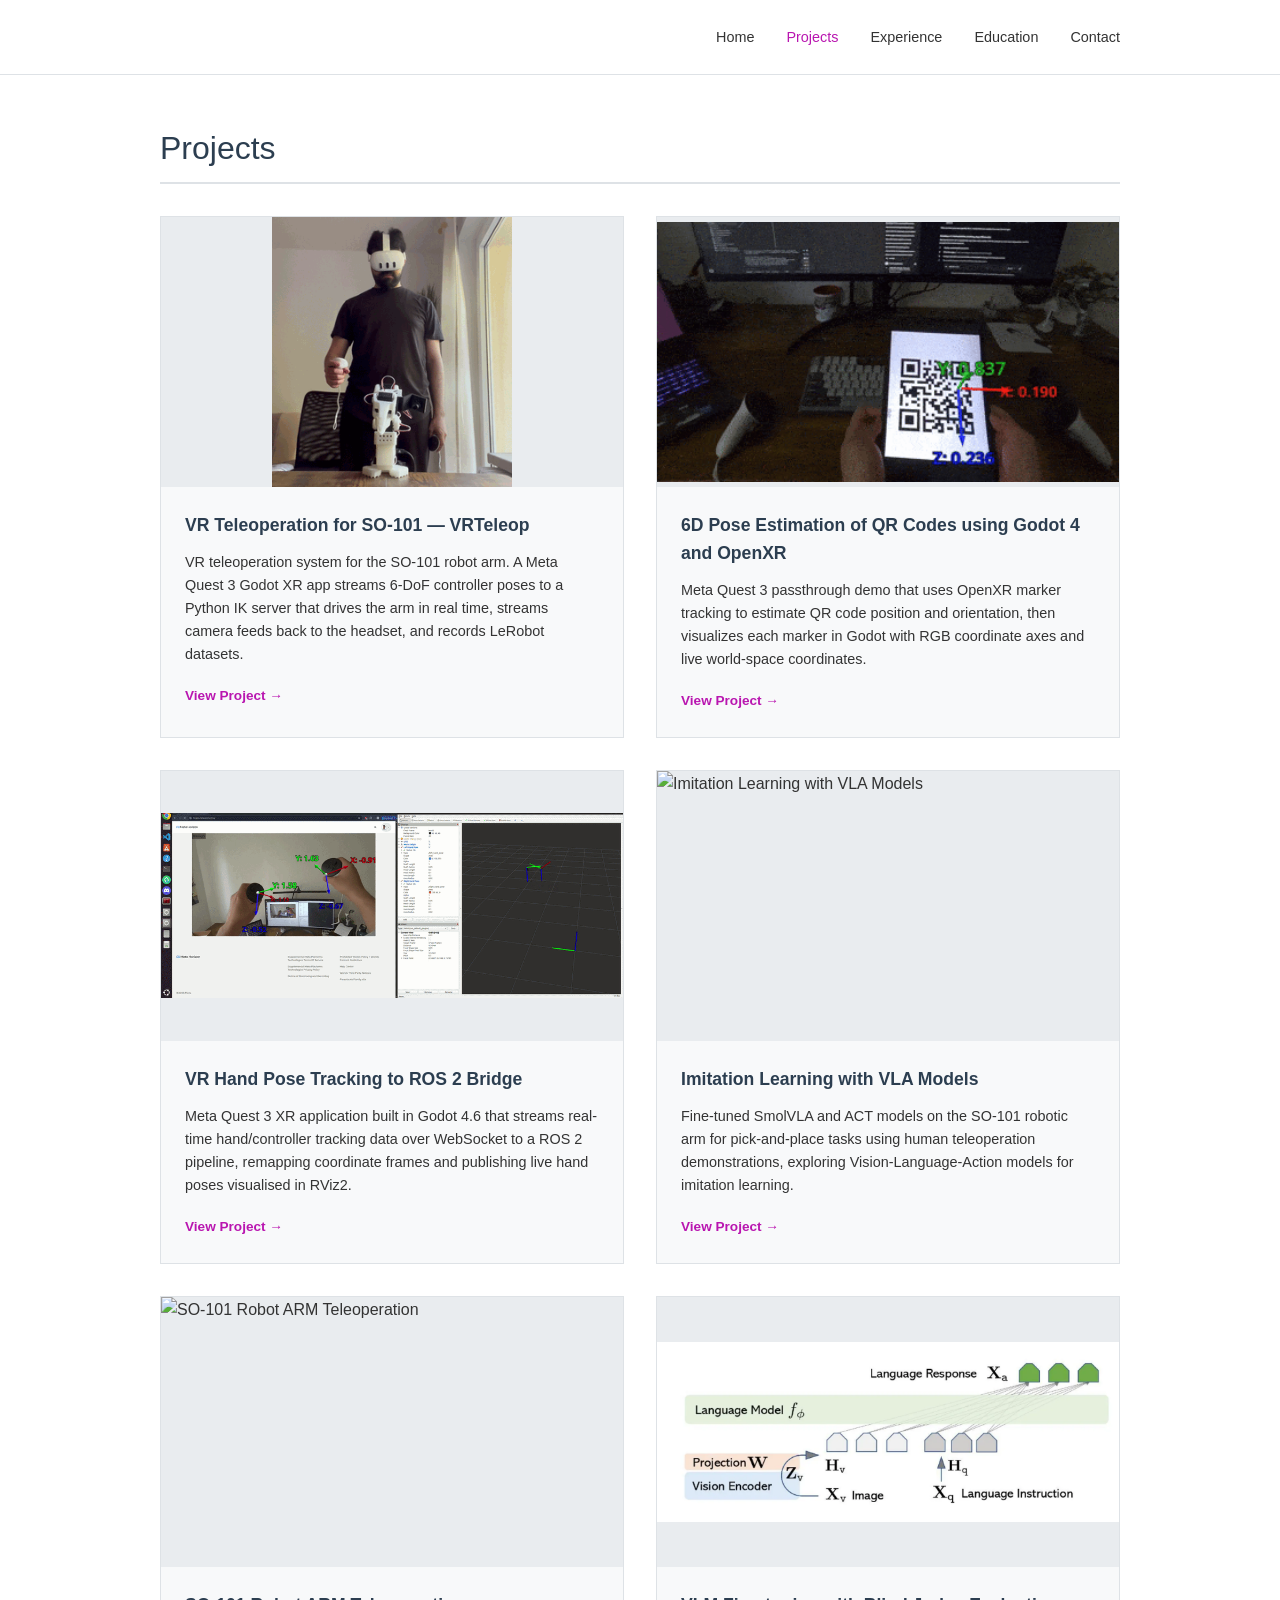
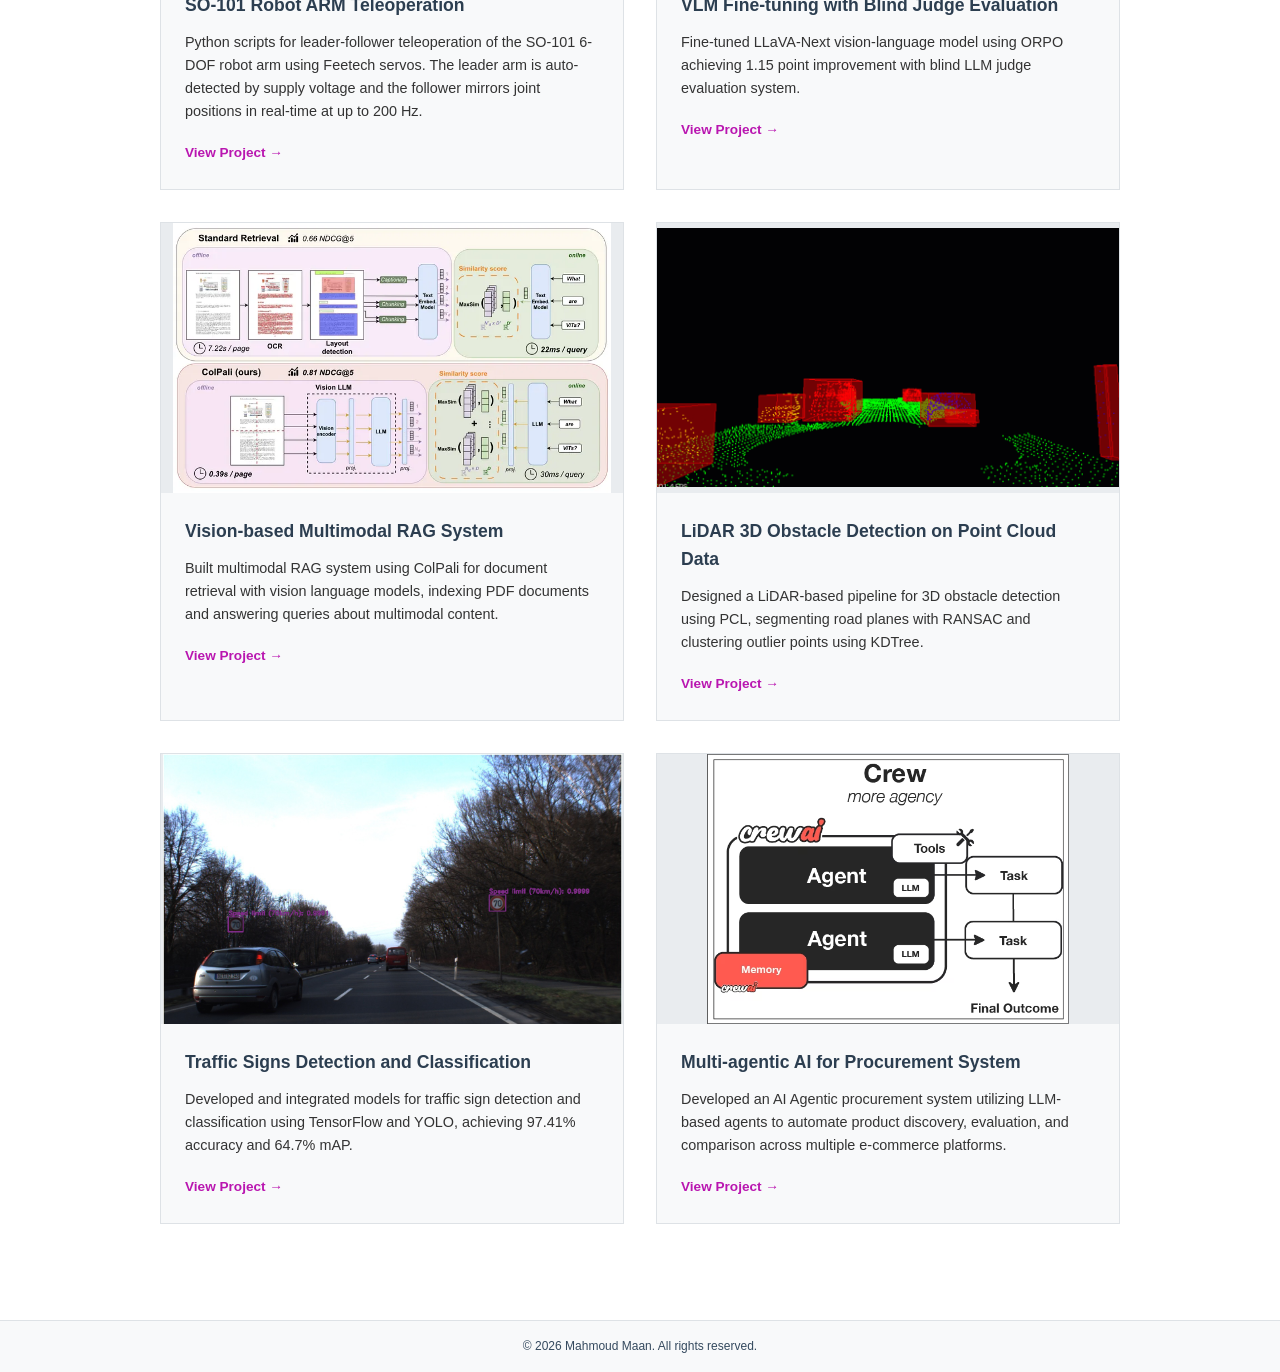
==== commit 0f2143f8: "add all sections in indext.html" ====
--- a/projects/index.html
+++ b/projects/index.html
@@ -11,9 +11,10 @@
         <div class="container">
             <ul class="nav-links">
                 <li><a href="../index.html#home">Home</a></li>
+                <li><a href="../index.html#projects" class="active">Projects</a></li>
                 <li><a href="../index.html#experience">Experience</a></li>
                 <li><a href="../index.html#education">Education</a></li>
-                <li><a href="index.html" class="active">Projects</a></li>
+                <li><a href="../index.html#contact">Contact</a></li>
             </ul>
         </div>
     </nav>
@@ -139,7 +140,7 @@
 
     <footer>
         <div class="container">
-            <p>&copy; 2025 Mahmoud Maan. All rights reserved.</p>
+            <p>&copy; 2026 Mahmoud Maan. All rights reserved.</p>
         </div>
     </footer>
 </body>
--- a/assets/css/style.css
+++ b/assets/css/style.css
@@ -10,6 +10,11 @@
 
 html {
     overflow-y: scroll;
+    scroll-behavior: smooth;
+}
+
+.page-section {
+    scroll-margin-top: 80px;
 }
 
 :root {
@@ -171,7 +176,6 @@
 
 .content-section {
     padding: 3rem 0 6rem 0;
-    min-height: calc(100vh - 200px);
 }
 
 
@@ -436,6 +440,11 @@
     font-size: 0.85rem;
 }
 
+.projects-see-all {
+    text-align: center;
+    margin-top: 2.5rem;
+}
+
 /* ===========================
    Project Detail Page
    =========================== */
@@ -654,6 +663,26 @@
 }
 
 /* ===========================
+   Contact Section
+   =========================== */
+
+.contact-section {
+    padding-bottom: 4rem;
+}
+
+.contact-text {
+    font-size: 0.95rem;
+    color: var(--text-color);
+    margin-bottom: 1.5rem;
+}
+
+.contact-links {
+    display: flex;
+    gap: 2rem;
+    flex-wrap: wrap;
+}
+
+/* ===========================
    Footer
    =========================== */
 
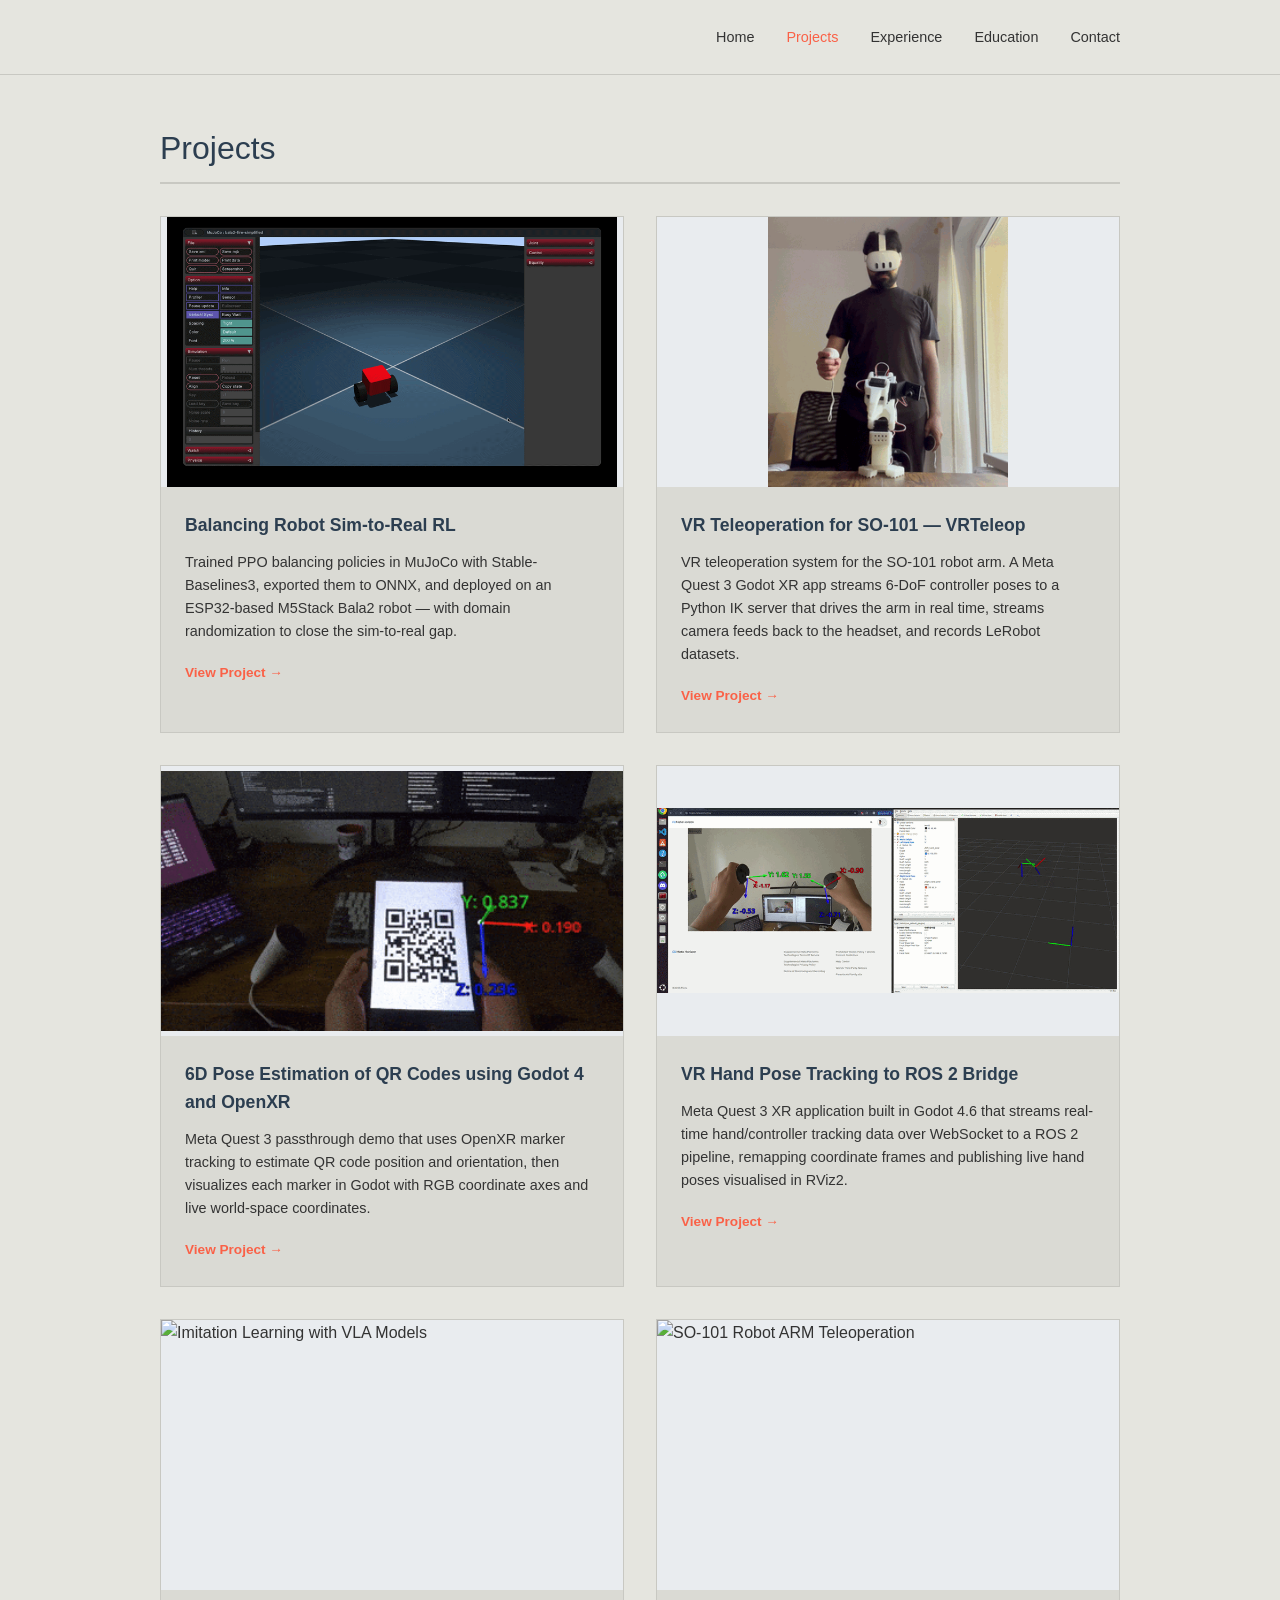
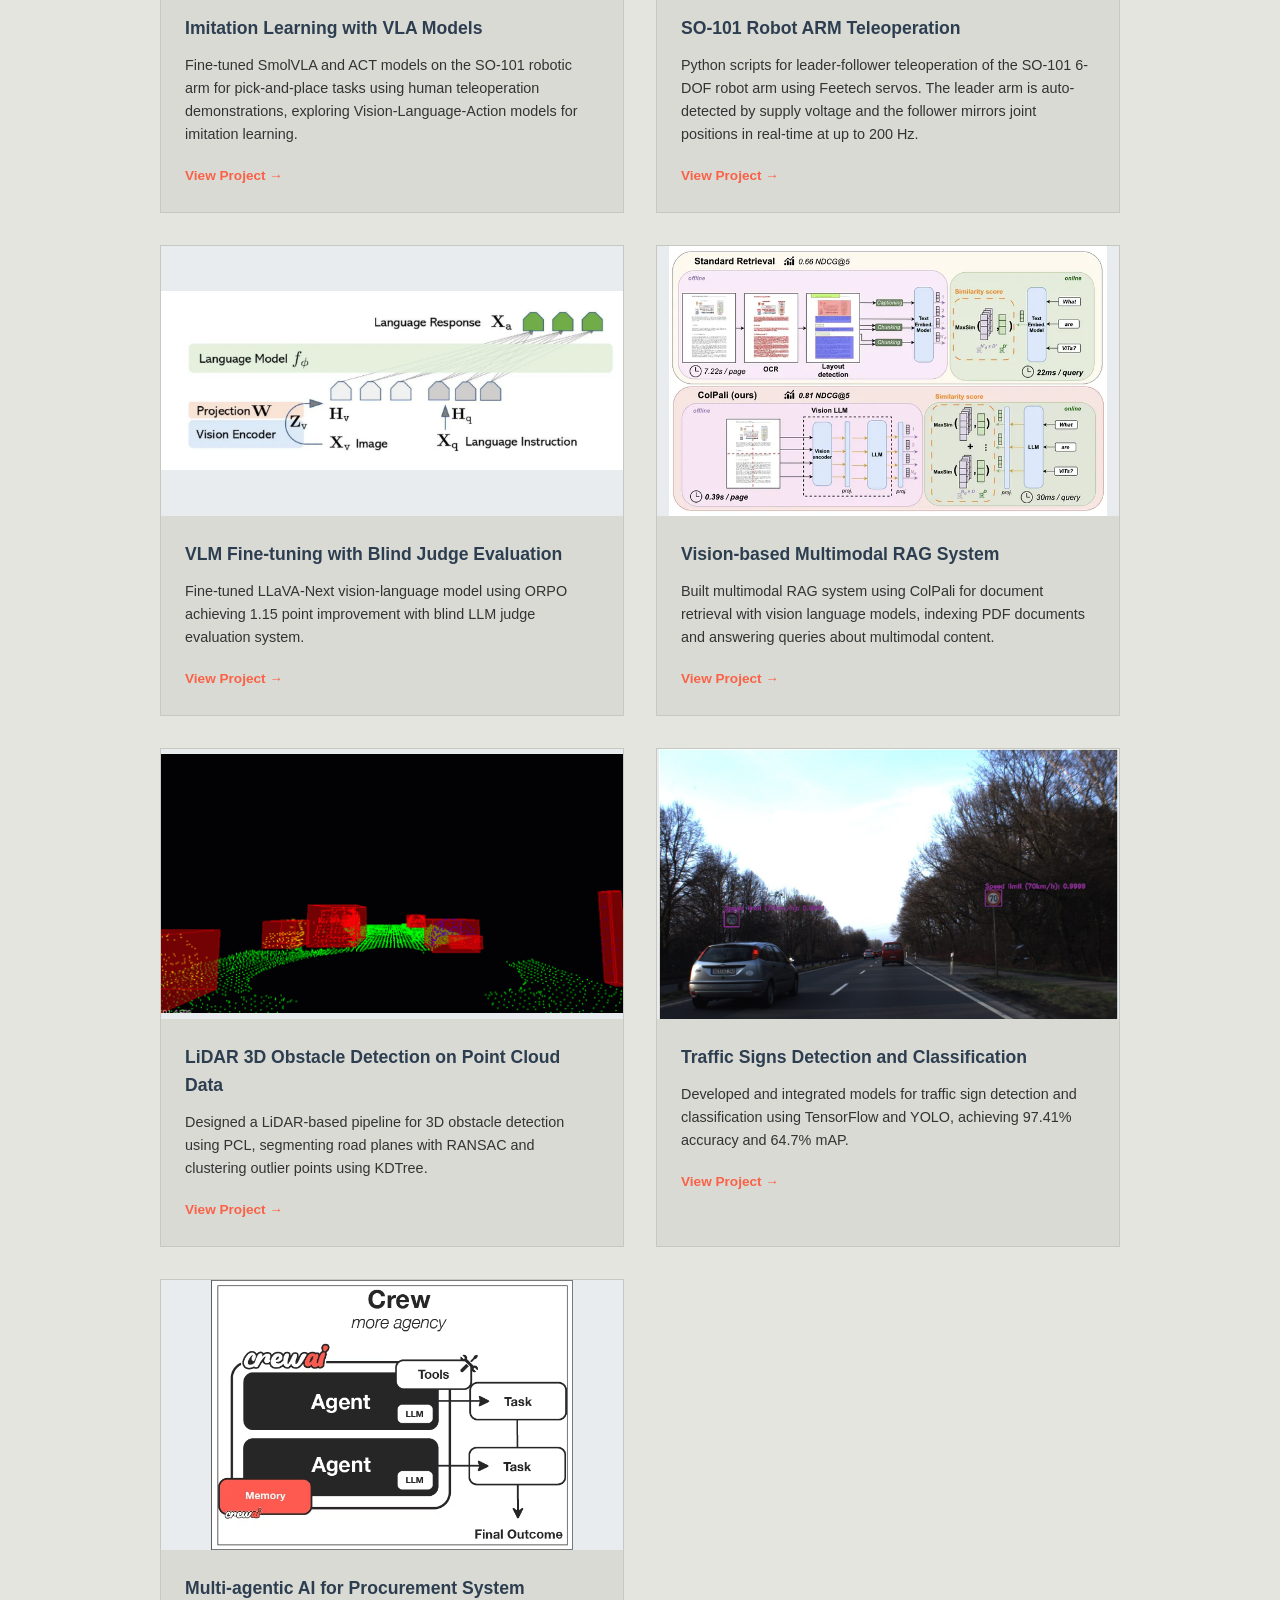
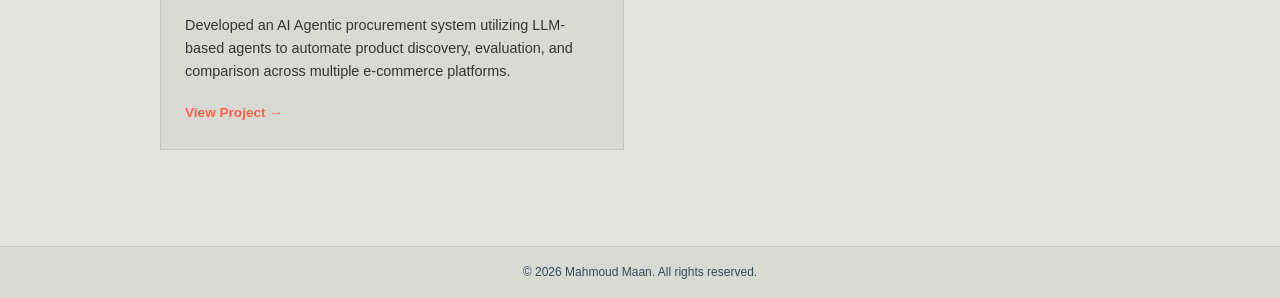
==== commit e03e84e0: "add balance-robot" ====
--- a/projects/index.html
+++ b/projects/index.html
@@ -24,6 +24,17 @@
             <h1>Projects</h1>
             
             <div class="projects-grid">
+
+                <a href="detail.html#balance-bot-rl" class="project-card">
+                    <div class="project-image">
+                        <img src="../assets/images/balance-bot-RL.gif" alt="Balancing Robot Sim-to-Real RL">
+                    </div>
+                    <div class="project-info">
+                        <h3>Balancing Robot Sim-to-Real RL</h3>
+                        <p>Trained PPO balancing policies in MuJoCo with Stable-Baselines3, exported them to ONNX, and deployed on an ESP32-based M5Stack Bala2 robot — with domain randomization to close the sim-to-real gap.</p>
+                        <span class="project-link-text">View Project →</span>
+                    </div>
+                </a>
 
                 <a href="detail.html#vr-teleop" class="project-card">
                     <div class="project-image">
--- a/assets/css/style.css
+++ b/assets/css/style.css
@@ -18,20 +18,21 @@
 }
 
 :root {
+    --bg-main: #e5e5df;
     --primary-color: #2c3e50;
     --secondary-color: #34495e;
     --text-color: #333;
-    --light-gray: #f8f9fa;
-    --border-color: #dee2e6;
-    --link-color: #b916b0;
-    --link-hover: #8f1189;
+    --light-gray: #dadad4;
+    --border-color: #c8c8c2;
+    --link-color: #fa6147;
+    --link-hover: #e8543c;
 }
 
 body {
     font-family: -apple-system, BlinkMacSystemFont, 'Segoe UI', Arial, sans-serif;
     line-height: 1.6;
     color: var(--text-color);
-    background-color: #ffffff;
+    background-color: var(--bg-main);
     min-height: 100vh;
     display: flex;
     flex-direction: column;
@@ -56,7 +57,7 @@
    =========================== */
 
 .navbar {
-    background-color: #ffffff;
+    background-color: var(--bg-main);
     border-bottom: 1px solid var(--border-color);
     padding: 1.5rem 0;
     position: sticky;
